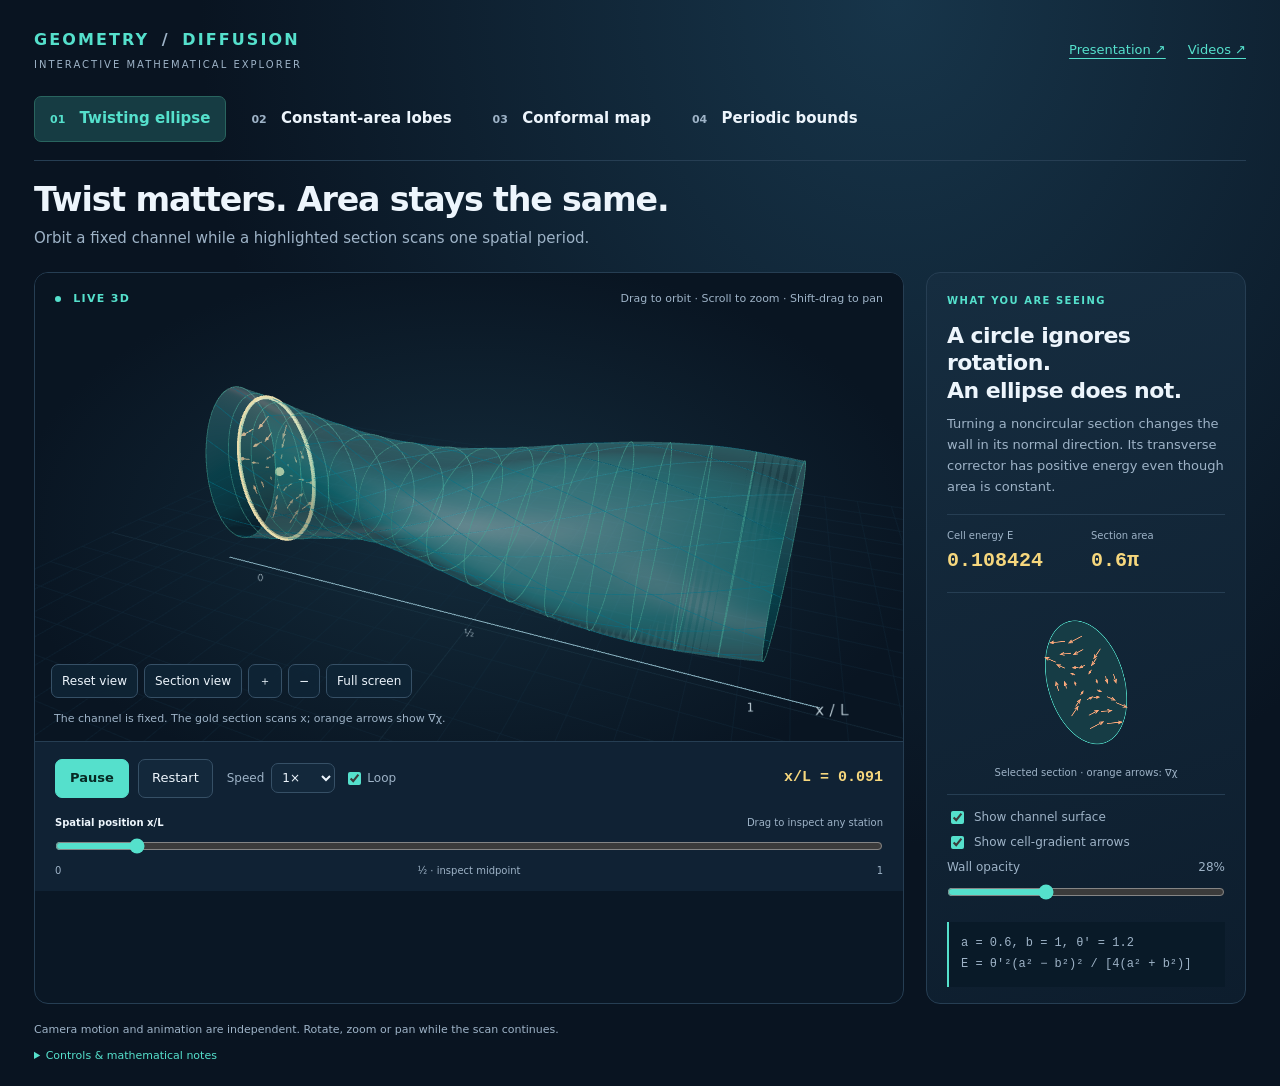
==== interactive3d/index.html @ 23d2cef8 "Publish interactive geometry and diffusion presentation" ====
<!doctype html><html lang="en"><head><meta charset="utf-8"><meta name="viewport" content="width=device-width,initial-scale=1"><title>Geometry in motion · Interactive diffusion</title><link rel="stylesheet" href="style.css"></head>
<body><div id="app">
<header><div><a class="brand" href="index.html">GEOMETRY <span>/</span> DIFFUSION</a><div class="eyebrow">INTERACTIVE MATHEMATICAL EXPLORER</div></div><div class="header-links"><a href="../expository_annex.pdf" id="paperLink">Presentation ↗</a><a href="../animations/gallery.html">Videos ↗</a></div></header>
<nav aria-label="Select a scene"><button data-scene="twist" aria-pressed="true"><span>01</span> Twisting ellipse</button><button data-scene="lobes" aria-pressed="false"><span>02</span> Constant-area lobes</button><button data-scene="conformal" aria-pressed="false"><span>03</span> Conformal map</button><button data-scene="bounds" aria-pressed="false"><span>04</span> Periodic bounds</button></nav>
<section class="intro"><h1 id="title">Twist matters. Area stays the same.</h1><p id="subtitle">Orbit a fixed channel while a highlighted section scans one spatial period.</p></section>
<main><section class="viewer" aria-label="Interactive 3D scene"><div id="stage"><canvas id="scene" tabindex="0" aria-label="3D view: drag to orbit, scroll to zoom, shift-drag to pan"></canvas><div id="loading">Preparing the 3D scene…</div><div class="stage-top"><span class="live"><i></i> <span id="state">LIVE 3D</span></span><span id="cameraHint">Drag to orbit · Scroll to zoom · Shift-drag to pan</span></div><div class="view-buttons" aria-label="Camera presets"><button id="reset" title="Restore the initial camera without restarting the animation">Reset view</button><button id="front">Section view</button><button id="zoomIn" aria-label="Zoom in">＋</button><button id="zoomOut" aria-label="Zoom out">−</button><button id="fullscreen">Full screen</button></div><div id="stageNote">The channel is fixed. The gold section moves along x.</div></div>
<div class="transport"><div class="transport-top"><button id="play" class="primary">Pause</button><button id="restart" title="Restart the scan, keeping your camera view">Restart</button><label class="speed">Speed <select id="speed"><option value="0.5">0.5×</option><option value="1" selected>1×</option><option value="2">2×</option></select></label><label class="loop"><input id="loop" type="checkbox" checked> Loop</label><output id="position">x/L = 0.000</output></div><label class="timeline-label" for="timeline"><span id="timelineName">Spatial position</span><span>Drag to inspect any station</span></label><input id="timeline" type="range" min="0" max="1" step="0.001" value="0" aria-label="Spatial position"><div class="ticks"><span>0</span><button id="midpoint" title="Pause at the midpoint">½ · inspect midpoint</button><span>1</span></div></div></section>
<aside><div class="side-title">WHAT YOU ARE SEEING</div><h2 id="takeaway">A circle ignores rotation.<br>An ellipse does not.</h2><p id="explanation"></p><div class="metrics" id="metrics"></div><canvas id="inset" width="640" height="360" aria-label="A fixed front view of the selected cross section"></canvas><div id="insetCaption" class="inset-caption"></div><div class="options" id="tubeOptions"><label><input type="checkbox" id="surface" checked> Show channel surface</label><label><input type="checkbox" id="field" checked> Show cell-gradient arrows</label><label for="opacity">Wall opacity <output id="opacityValue">28%</output></label><input id="opacity" type="range" min="0.03" max="0.75" step="0.01" value="0.28"></div><div id="formula" class="formula"></div></aside></main>
<footer><span>Camera motion and animation are independent. Rotate, zoom or pan while the scan continues.</span><details><summary>Controls & mathematical notes</summary><p>Mouse: drag to orbit; wheel to zoom; right-drag or Shift-drag to pan. Touch: one finger rotates; pinch zooms; two fingers pan. Space pauses when focus is outside a control. Keys 1–4 select scenes. The timeline pauses playback when dragged. Reset view changes only the camera.</p><p>These are geometric constructions and analytic formulas, not particle simulations. The channel walls are stationary. Axial length is schematic. Orange arrows are the transverse cell-gradient field, with fixed display scaling. The conformal map and the bounds are mathematical planes embedded in the 3D viewer; rotating them adds no physical variable. FEM points are numerical estimates, not certified error bars.</p><p>Built with <a href="https://threejs.org/docs/pages/OrbitControls.html" target="_blank" rel="noopener">Three.js and OrbitControls</a>. All runtime code and data are bundled locally. <a href="README.md">Source and reproduction notes</a>.</p></details></footer>
</div><noscript><p>This explorer needs JavaScript. The original videos remain available in the animations folder.</p></noscript><script src="app.bundle.js"></script></body></html>
---- interactive3d/style.css ----
:root{color-scheme:dark;--bg:#091421;--panel:#102235;--ink:#edf5fc;--muted:#9eb3c7;--teal:#55e0cc;--gold:#f6d77d;--line:#263e53;--orange:#ffaa7c}*{box-sizing:border-box}body{margin:0;background:radial-gradient(ellipse at 70% 0,#17354a 0,transparent 55%),var(--bg);color:var(--ink);font:15px/1.55 system-ui,-apple-system,BlinkMacSystemFont,"Segoe UI",sans-serif}#app{max-width:1800px;margin:auto;padding:28px 34px 22px}header{display:flex;align-items:center;justify-content:space-between;gap:16px;margin-bottom:24px}.brand{color:var(--teal);font-size:16px;font-weight:800;letter-spacing:.13em;text-decoration:none}.brand span{color:var(--muted);margin:0 5px}.eyebrow{font-size:10px;color:var(--muted);letter-spacing:.2em;margin-top:4px}.header-links{display:flex;gap:22px;font-size:13px}a{color:var(--teal);text-underline-offset:4px}button,select{font:inherit;color:var(--ink);background:#13283b;border:1px solid #365066;border-radius:7px;padding:8px 13px;cursor:pointer;white-space:nowrap}button:hover{background:#234356;border-color:var(--teal)}button:focus-visible,a:focus-visible,summary:focus-visible,input:focus-visible,select:focus-visible,canvas:focus-visible{outline:2px solid var(--gold);outline-offset:4px}nav{display:flex;gap:9px;border-bottom:1px solid var(--line);padding-bottom:18px;flex-wrap:wrap}nav button{border-color:transparent;background:transparent;font-weight:650;padding:10px 15px}nav button span{font-size:11px;margin-right:9px;color:var(--muted)}nav button[aria-pressed=true]{background:#163c43;color:var(--teal);border-color:#29655f}nav button[aria-pressed=true] span{color:var(--teal)}.intro{padding:20px 0 22px}h1{font-size:clamp(26px,2.6vw,42px);letter-spacing:-.035em;line-height:1.16;margin:0 0 8px}.intro p{margin:0;color:var(--muted)}main{display:grid;grid-template-columns:minmax(0,1fr) 320px;gap:22px}.viewer{min-width:0;border:1px solid var(--line);border-radius:14px;overflow:hidden;background:#0a1725}#stage{height:clamp(400px,52vh,720px);position:relative;background:radial-gradient(ellipse at 50% 55%,#142c3c,#091522 75%)}#scene{display:block;width:100%;height:100%;touch-action:none;cursor:grab}#scene:active{cursor:grabbing}.stage-top{position:absolute;left:20px;right:20px;top:17px;display:flex;justify-content:space-between;align-items:center;gap:10px;pointer-events:none;font-size:11px;color:var(--muted)}.live{letter-spacing:.12em;color:var(--teal);font-weight:700;white-space:nowrap}.live i{display:inline-block;width:6px;height:6px;background:var(--teal);border-radius:50%;margin-right:7px}.view-buttons{position:absolute;bottom:43px;left:16px;display:flex;gap:6px;flex-wrap:wrap}.view-buttons button{font-size:12px;padding:7px 10px;background:#102537dd;backdrop-filter:blur(8px)}#stageNote{position:absolute;bottom:14px;left:19px;right:19px;font-size:11px;color:var(--muted);pointer-events:none}#loading{position:absolute;inset:0;display:grid;place-content:center;padding:30px;background:#091421e8;z-index:3;text-align:center}#loading[hidden]{display:none}.transport{padding:17px 20px 11px;border-top:1px solid var(--line);background:#102234}.transport-top{display:flex;align-items:center;gap:9px}.transport button{font-size:13px}.transport .primary{color:#072924;background:var(--teal);font-weight:750;border-color:var(--teal);min-width:74px}.speed{display:flex;align-items:center;gap:7px;font-size:12px;color:var(--muted);margin-left:5px}.speed select{font-size:12px;padding:6px}.loop{font-size:12px;color:var(--muted);display:flex;align-items:center;gap:3px}#position{margin-left:auto;font:600 15px/1.2 ui-monospace,monospace;color:var(--gold)}.timeline-label{display:flex;justify-content:space-between;font-size:10px;color:var(--muted);margin-top:17px}.timeline-label span:first-child{color:var(--ink);font-weight:600}input[type=range]{width:100%;accent-color:var(--teal);cursor:pointer;margin:8px 0}input[type=checkbox]{accent-color:var(--teal)}.ticks{display:flex;justify-content:space-between;align-items:center;color:var(--muted);font-size:10px}.ticks button{padding:1px 8px;font-size:10px;border:0;background:transparent;color:var(--muted)}aside{padding:20px 20px 16px;border:1px solid var(--line);border-radius:14px;background:linear-gradient(160deg,#162d40,#0d1d2d);min-width:0}.side-title{font-size:10px;color:var(--teal);letter-spacing:.15em;font-weight:750}h2{font-size:22px;letter-spacing:-.025em;line-height:1.25;margin:13px 0 10px}#explanation{color:var(--muted);font-size:13px;line-height:1.6;margin:0 0 16px}.metrics{display:grid;grid-template-columns:1fr 1fr;gap:10px;border-top:1px solid var(--line);border-bottom:1px solid var(--line);padding:13px 0}.metric-label{font-size:10px;color:var(--muted);display:block}.metric-value{font:600 20px/1.8 ui-monospace,monospace;color:var(--gold)}#inset{display:block;width:100%;height:auto;margin-top:14px}.inset-caption{font-size:10px;text-align:center;color:var(--muted);margin-top:2px}.options{margin-top:13px;border-top:1px solid var(--line);padding-top:13px;display:grid;gap:6px;font-size:12px;color:var(--muted)}.options[hidden]{display:none}.options label{display:flex;gap:7px;align-items:center}.options output{margin-left:auto}.options input[type=range]{margin-top:1px}.formula{margin-top:14px;padding:11px 12px;border-left:2px solid var(--teal);background:#091a28;color:var(--muted);font:12px/1.8 ui-monospace,monospace;overflow-wrap:anywhere}footer{color:var(--muted);font-size:11px;margin-top:17px}footer>span{display:block}details{margin-top:9px}summary{cursor:pointer;color:var(--teal)}details p{max-width:1000px}#app:fullscreen{max-width:none;width:100%;height:100%;overflow:auto;background:var(--bg)}#app:fullscreen #stage{height:60vh}@media(min-width:1650px){main{grid-template-columns:minmax(0,1fr) 360px}#stage{height:60vh}}@media(max-width:1050px){#app{padding:20px}main{grid-template-columns:minmax(0,1fr) 280px;gap:14px}.view-buttons button{padding:6px 8px}.transport-top{flex-wrap:wrap}.speed{margin-left:0}#cameraHint{display:none}aside{padding:16px}}@media(max-width:780px){#app{padding:15px}header{margin-bottom:14px}.eyebrow{font-size:8px}.brand{font-size:12px}.header-links{gap:12px;font-size:11px}nav{gap:2px;padding-bottom:10px}nav button{font-size:11px;padding:8px}nav button span{margin-right:5px}main{grid-template-columns:1fr}#stage{height:55vh;min-height:360px}aside{display:grid;grid-template-columns:1fr 1fr;gap:0 18px}.side-title,h2,#explanation,.formula{grid-column:1/-1}#inset{grid-column:2;grid-row:4/7;margin-top:0}.inset-caption{grid-column:2}.options{grid-column:1}.metrics{grid-column:1}h2{font-size:22px}.intro{padding:17px 0}#position{font-size:13px}.transport{padding:14px}footer{font-size:10px}}@media(prefers-reduced-motion:reduce){*{scroll-behavior:auto}}

body.embedded{background:#091421}body.embedded #app{padding:12px;max-width:none}body.embedded header,body.embedded nav,body.embedded .intro,body.embedded footer{display:none}body.embedded #stage{height:450px}body.embedded main{grid-template-columns:minmax(0,1fr) 260px;gap:12px}body.embedded aside{padding:14px}body.embedded h2{font-size:19px}body.embedded #explanation{font-size:12px}body.embedded .transport-top{flex-wrap:wrap}body.embedded #cameraHint{display:none}body.embedded #app:fullscreen #stage{height:72vh}@media(max-width:700px){body.embedded main{grid-template-columns:1fr}body.embedded aside{display:none}body.embedded #stage{height:420px}}
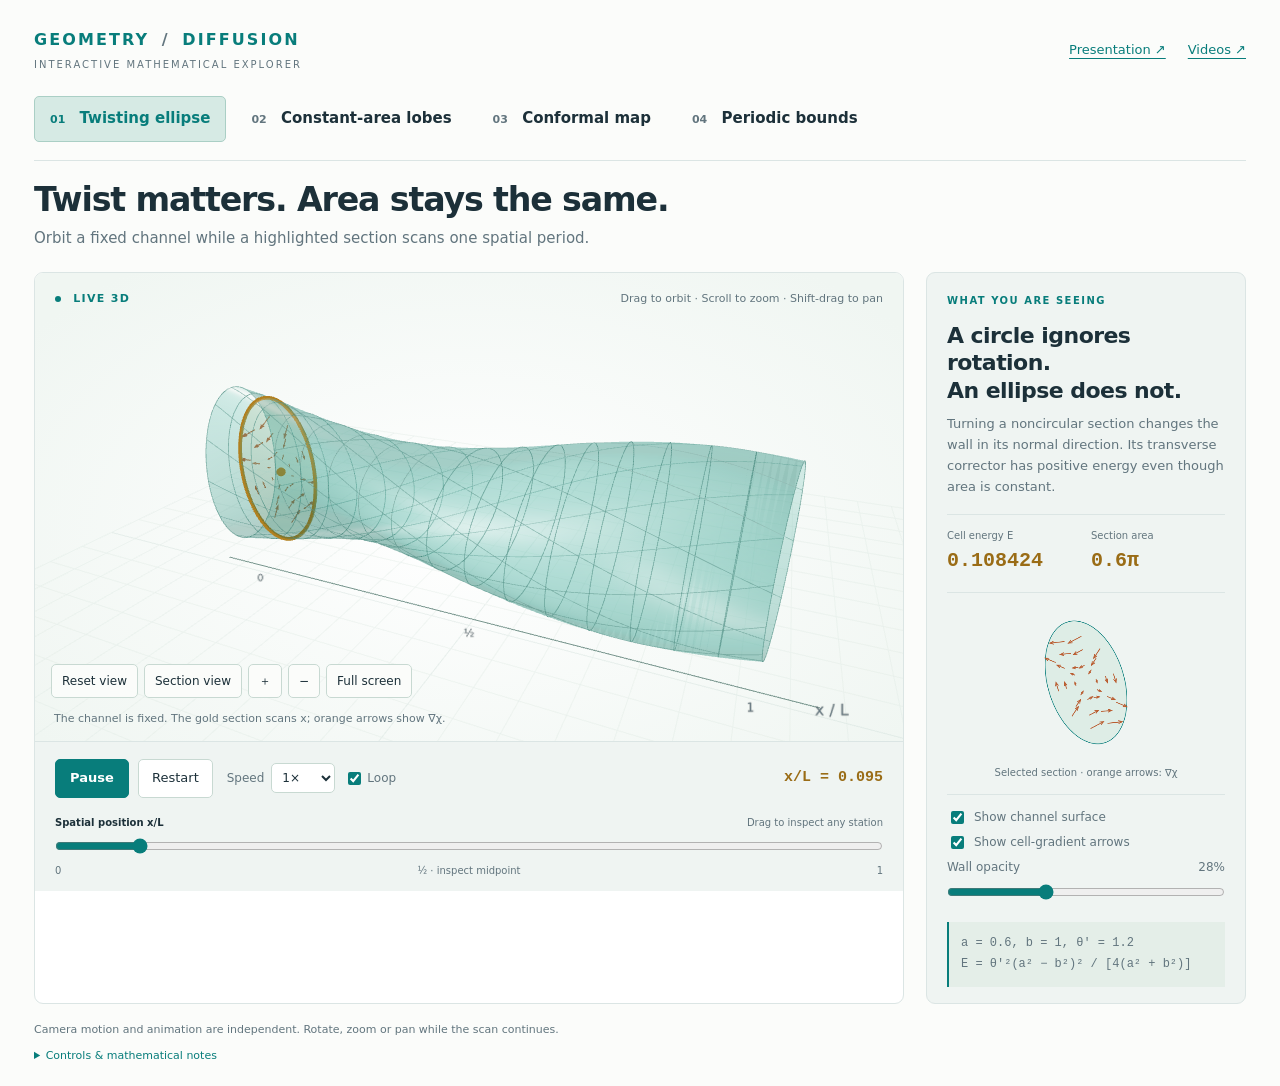
==== commit 40548fcc: "Version static assets to refresh presentation styling reliably" ====
--- a/interactive3d/index.html
+++ b/interactive3d/index.html
@@ -1,4 +1,4 @@
-<!doctype html><html lang="en"><head><meta charset="utf-8"><meta name="viewport" content="width=device-width,initial-scale=1"><title>Geometry in motion · Interactive diffusion</title><link rel="stylesheet" href="style.css"></head>
+<!doctype html><html lang="en"><head><meta charset="utf-8"><meta name="viewport" content="width=device-width,initial-scale=1"><title>Geometry in motion · Interactive diffusion</title><link rel="stylesheet" href="style.css?v=3901519d13c7"></head>
 <body><div id="app">
 <header><div><a class="brand" href="index.html">GEOMETRY <span>/</span> DIFFUSION</a><div class="eyebrow">INTERACTIVE MATHEMATICAL EXPLORER</div></div><div class="header-links"><a href="../expository_annex.pdf" id="paperLink">Presentation ↗</a><a href="../animations/gallery.html">Videos ↗</a></div></header>
 <nav aria-label="Select a scene"><button data-scene="twist" aria-pressed="true"><span>01</span> Twisting ellipse</button><button data-scene="lobes" aria-pressed="false"><span>02</span> Constant-area lobes</button><button data-scene="conformal" aria-pressed="false"><span>03</span> Conformal map</button><button data-scene="bounds" aria-pressed="false"><span>04</span> Periodic bounds</button></nav>
@@ -7,4 +7,4 @@
 <div class="transport"><div class="transport-top"><button id="play" class="primary">Pause</button><button id="restart" title="Restart the scan, keeping your camera view">Restart</button><label class="speed">Speed <select id="speed"><option value="0.5">0.5×</option><option value="1" selected>1×</option><option value="2">2×</option></select></label><label class="loop"><input id="loop" type="checkbox" checked> Loop</label><output id="position">x/L = 0.000</output></div><label class="timeline-label" for="timeline"><span id="timelineName">Spatial position</span><span>Drag to inspect any station</span></label><input id="timeline" type="range" min="0" max="1" step="0.001" value="0" aria-label="Spatial position"><div class="ticks"><span>0</span><button id="midpoint" title="Pause at the midpoint">½ · inspect midpoint</button><span>1</span></div></div></section>
 <aside><div class="side-title">WHAT YOU ARE SEEING</div><h2 id="takeaway">A circle ignores rotation.<br>An ellipse does not.</h2><p id="explanation"></p><div class="metrics" id="metrics"></div><canvas id="inset" width="640" height="360" aria-label="A fixed front view of the selected cross section"></canvas><div id="insetCaption" class="inset-caption"></div><div class="options" id="tubeOptions"><label><input type="checkbox" id="surface" checked> Show channel surface</label><label><input type="checkbox" id="field" checked> Show cell-gradient arrows</label><label for="opacity">Wall opacity <output id="opacityValue">28%</output></label><input id="opacity" type="range" min="0.03" max="0.75" step="0.01" value="0.28"></div><div id="formula" class="formula"></div></aside></main>
 <footer><span>Camera motion and animation are independent. Rotate, zoom or pan while the scan continues.</span><details><summary>Controls & mathematical notes</summary><p>Mouse: drag to orbit; wheel to zoom; right-drag or Shift-drag to pan. Touch: one finger rotates; pinch zooms; two fingers pan. Space pauses when focus is outside a control. Keys 1–4 select scenes. The timeline pauses playback when dragged. Reset view changes only the camera.</p><p>These are geometric constructions and analytic formulas, not particle simulations. The channel walls are stationary. Axial length is schematic. Orange arrows are the transverse cell-gradient field, with fixed display scaling. The conformal map and the bounds are mathematical planes embedded in the 3D viewer; rotating them adds no physical variable. FEM points are numerical estimates, not certified error bars.</p><p>Built with <a href="https://threejs.org/docs/pages/OrbitControls.html" target="_blank" rel="noopener">Three.js and OrbitControls</a>. All runtime code and data are bundled locally. <a href="README.md">Source and reproduction notes</a>.</p></details></footer>
-</div><noscript><p>This explorer needs JavaScript. The original videos remain available in the animations folder.</p></noscript><script src="app.bundle.js"></script></body></html>
+</div><noscript><p>This explorer needs JavaScript. The original videos remain available in the animations folder.</p></noscript><script src="app.bundle.js?v=0c39e8a9158b"></script></body></html>
--- a/interactive3d/style.css
+++ b/interactive3d/style.css
@@ -1,3 +1,3 @@
-:root{color-scheme:dark;--bg:#091421;--panel:#102235;--ink:#edf5fc;--muted:#9eb3c7;--teal:#55e0cc;--gold:#f6d77d;--line:#263e53;--orange:#ffaa7c}*{box-sizing:border-box}body{margin:0;background:radial-gradient(ellipse at 70% 0,#17354a 0,transparent 55%),var(--bg);color:var(--ink);font:15px/1.55 system-ui,-apple-system,BlinkMacSystemFont,"Segoe UI",sans-serif}#app{max-width:1800px;margin:auto;padding:28px 34px 22px}header{display:flex;align-items:center;justify-content:space-between;gap:16px;margin-bottom:24px}.brand{color:var(--teal);font-size:16px;font-weight:800;letter-spacing:.13em;text-decoration:none}.brand span{color:var(--muted);margin:0 5px}.eyebrow{font-size:10px;color:var(--muted);letter-spacing:.2em;margin-top:4px}.header-links{display:flex;gap:22px;font-size:13px}a{color:var(--teal);text-underline-offset:4px}button,select{font:inherit;color:var(--ink);background:#13283b;border:1px solid #365066;border-radius:7px;padding:8px 13px;cursor:pointer;white-space:nowrap}button:hover{background:#234356;border-color:var(--teal)}button:focus-visible,a:focus-visible,summary:focus-visible,input:focus-visible,select:focus-visible,canvas:focus-visible{outline:2px solid var(--gold);outline-offset:4px}nav{display:flex;gap:9px;border-bottom:1px solid var(--line);padding-bottom:18px;flex-wrap:wrap}nav button{border-color:transparent;background:transparent;font-weight:650;padding:10px 15px}nav button span{font-size:11px;margin-right:9px;color:var(--muted)}nav button[aria-pressed=true]{background:#163c43;color:var(--teal);border-color:#29655f}nav button[aria-pressed=true] span{color:var(--teal)}.intro{padding:20px 0 22px}h1{font-size:clamp(26px,2.6vw,42px);letter-spacing:-.035em;line-height:1.16;margin:0 0 8px}.intro p{margin:0;color:var(--muted)}main{display:grid;grid-template-columns:minmax(0,1fr) 320px;gap:22px}.viewer{min-width:0;border:1px solid var(--line);border-radius:14px;overflow:hidden;background:#0a1725}#stage{height:clamp(400px,52vh,720px);position:relative;background:radial-gradient(ellipse at 50% 55%,#142c3c,#091522 75%)}#scene{display:block;width:100%;height:100%;touch-action:none;cursor:grab}#scene:active{cursor:grabbing}.stage-top{position:absolute;left:20px;right:20px;top:17px;display:flex;justify-content:space-between;align-items:center;gap:10px;pointer-events:none;font-size:11px;color:var(--muted)}.live{letter-spacing:.12em;color:var(--teal);font-weight:700;white-space:nowrap}.live i{display:inline-block;width:6px;height:6px;background:var(--teal);border-radius:50%;margin-right:7px}.view-buttons{position:absolute;bottom:43px;left:16px;display:flex;gap:6px;flex-wrap:wrap}.view-buttons button{font-size:12px;padding:7px 10px;background:#102537dd;backdrop-filter:blur(8px)}#stageNote{position:absolute;bottom:14px;left:19px;right:19px;font-size:11px;color:var(--muted);pointer-events:none}#loading{position:absolute;inset:0;display:grid;place-content:center;padding:30px;background:#091421e8;z-index:3;text-align:center}#loading[hidden]{display:none}.transport{padding:17px 20px 11px;border-top:1px solid var(--line);background:#102234}.transport-top{display:flex;align-items:center;gap:9px}.transport button{font-size:13px}.transport .primary{color:#072924;background:var(--teal);font-weight:750;border-color:var(--teal);min-width:74px}.speed{display:flex;align-items:center;gap:7px;font-size:12px;color:var(--muted);margin-left:5px}.speed select{font-size:12px;padding:6px}.loop{font-size:12px;color:var(--muted);display:flex;align-items:center;gap:3px}#position{margin-left:auto;font:600 15px/1.2 ui-monospace,monospace;color:var(--gold)}.timeline-label{display:flex;justify-content:space-between;font-size:10px;color:var(--muted);margin-top:17px}.timeline-label span:first-child{color:var(--ink);font-weight:600}input[type=range]{width:100%;accent-color:var(--teal);cursor:pointer;margin:8px 0}input[type=checkbox]{accent-color:var(--teal)}.ticks{display:flex;justify-content:space-between;align-items:center;color:var(--muted);font-size:10px}.ticks button{padding:1px 8px;font-size:10px;border:0;background:transparent;color:var(--muted)}aside{padding:20px 20px 16px;border:1px solid var(--line);border-radius:14px;background:linear-gradient(160deg,#162d40,#0d1d2d);min-width:0}.side-title{font-size:10px;color:var(--teal);letter-spacing:.15em;font-weight:750}h2{font-size:22px;letter-spacing:-.025em;line-height:1.25;margin:13px 0 10px}#explanation{color:var(--muted);font-size:13px;line-height:1.6;margin:0 0 16px}.metrics{display:grid;grid-template-columns:1fr 1fr;gap:10px;border-top:1px solid var(--line);border-bottom:1px solid var(--line);padding:13px 0}.metric-label{font-size:10px;color:var(--muted);display:block}.metric-value{font:600 20px/1.8 ui-monospace,monospace;color:var(--gold)}#inset{display:block;width:100%;height:auto;margin-top:14px}.inset-caption{font-size:10px;text-align:center;color:var(--muted);margin-top:2px}.options{margin-top:13px;border-top:1px solid var(--line);padding-top:13px;display:grid;gap:6px;font-size:12px;color:var(--muted)}.options[hidden]{display:none}.options label{display:flex;gap:7px;align-items:center}.options output{margin-left:auto}.options input[type=range]{margin-top:1px}.formula{margin-top:14px;padding:11px 12px;border-left:2px solid var(--teal);background:#091a28;color:var(--muted);font:12px/1.8 ui-monospace,monospace;overflow-wrap:anywhere}footer{color:var(--muted);font-size:11px;margin-top:17px}footer>span{display:block}details{margin-top:9px}summary{cursor:pointer;color:var(--teal)}details p{max-width:1000px}#app:fullscreen{max-width:none;width:100%;height:100%;overflow:auto;background:var(--bg)}#app:fullscreen #stage{height:60vh}@media(min-width:1650px){main{grid-template-columns:minmax(0,1fr) 360px}#stage{height:60vh}}@media(max-width:1050px){#app{padding:20px}main{grid-template-columns:minmax(0,1fr) 280px;gap:14px}.view-buttons button{padding:6px 8px}.transport-top{flex-wrap:wrap}.speed{margin-left:0}#cameraHint{display:none}aside{padding:16px}}@media(max-width:780px){#app{padding:15px}header{margin-bottom:14px}.eyebrow{font-size:8px}.brand{font-size:12px}.header-links{gap:12px;font-size:11px}nav{gap:2px;padding-bottom:10px}nav button{font-size:11px;padding:8px}nav button span{margin-right:5px}main{grid-template-columns:1fr}#stage{height:55vh;min-height:360px}aside{display:grid;grid-template-columns:1fr 1fr;gap:0 18px}.side-title,h2,#explanation,.formula{grid-column:1/-1}#inset{grid-column:2;grid-row:4/7;margin-top:0}.inset-caption{grid-column:2}.options{grid-column:1}.metrics{grid-column:1}h2{font-size:22px}.intro{padding:17px 0}#position{font-size:13px}.transport{padding:14px}footer{font-size:10px}}@media(prefers-reduced-motion:reduce){*{scroll-behavior:auto}}
+:root{color-scheme:light;--bg:#fbfcfa;--panel:#eff4f2;--ink:#1c3039;--muted:#62757e;--teal:#087d7b;--gold:#9a6c16;--line:#dbe5e4;--orange:#ba5d31}*{box-sizing:border-box}body{margin:0;background:var(--bg);color:var(--ink);font:15px/1.55 system-ui,-apple-system,BlinkMacSystemFont,"Segoe UI",sans-serif}#app{max-width:1800px;margin:auto;padding:28px 34px 22px}header{display:flex;align-items:center;justify-content:space-between;gap:16px;margin-bottom:24px}.brand{color:var(--teal);font-size:16px;font-weight:800;letter-spacing:.13em;text-decoration:none}.brand span{color:var(--muted);margin:0 5px}.eyebrow{font-size:10px;color:var(--muted);letter-spacing:.2em;margin-top:4px}.header-links{display:flex;gap:22px;font-size:13px}a{color:var(--teal);text-underline-offset:4px}button,select{font:inherit;color:var(--ink);background:#fff;border:1px solid #c8d9d2;border-radius:5px;padding:8px 13px;cursor:pointer;white-space:nowrap}button:hover{background:#e5f0eb;border-color:var(--teal)}button:focus-visible,a:focus-visible,summary:focus-visible,input:focus-visible,select:focus-visible,canvas:focus-visible{outline:2px solid var(--gold);outline-offset:4px}nav{display:flex;gap:9px;border-bottom:1px solid var(--line);padding-bottom:18px;flex-wrap:wrap}nav button{border-color:transparent;background:transparent;font-weight:650;padding:10px 15px}nav button span{font-size:11px;margin-right:9px;color:var(--muted)}nav button[aria-pressed=true]{background:#d6eae4;color:var(--teal);border-color:#aacfc5}nav button[aria-pressed=true] span{color:var(--teal)}.intro{padding:20px 0 22px}h1{font-size:clamp(26px,2.6vw,42px);letter-spacing:-.035em;line-height:1.16;margin:0 0 8px}.intro p{margin:0;color:var(--muted)}main{display:grid;grid-template-columns:minmax(0,1fr) 320px;gap:22px}.viewer{min-width:0;border:1px solid var(--line);border-radius:9px;overflow:hidden;background:#fff}#stage{height:clamp(400px,52vh,720px);position:relative;background:radial-gradient(ellipse at 50% 55%,#fff,#f0f6f2 90%)}#scene{display:block;width:100%;height:100%;touch-action:none;cursor:grab}#scene:active{cursor:grabbing}.stage-top{position:absolute;left:20px;right:20px;top:17px;display:flex;justify-content:space-between;align-items:center;gap:10px;pointer-events:none;font-size:11px;color:var(--muted)}.live{letter-spacing:.12em;color:var(--teal);font-weight:700;white-space:nowrap}.live i{display:inline-block;width:6px;height:6px;background:var(--teal);border-radius:50%;margin-right:7px}.view-buttons{position:absolute;bottom:43px;left:16px;display:flex;gap:6px;flex-wrap:wrap}.view-buttons button{font-size:12px;padding:7px 10px;background:#fbfcfaed;backdrop-filter:blur(8px)}#stageNote{position:absolute;bottom:14px;left:19px;right:19px;font-size:11px;color:var(--muted);pointer-events:none}#loading{position:absolute;inset:0;display:grid;place-content:center;padding:30px;background:#fbfcfaf2;z-index:3;text-align:center}#loading[hidden]{display:none}.transport{padding:17px 20px 11px;border-top:1px solid var(--line);background:#eff4f2}.transport-top{display:flex;align-items:center;gap:9px}.transport button{font-size:13px}.transport .primary{color:#fff;background:var(--teal);font-weight:750;border-color:var(--teal);min-width:74px}.speed{display:flex;align-items:center;gap:7px;font-size:12px;color:var(--muted);margin-left:5px}.speed select{font-size:12px;padding:6px}.loop{font-size:12px;color:var(--muted);display:flex;align-items:center;gap:3px}#position{margin-left:auto;font:600 15px/1.2 ui-monospace,monospace;color:var(--gold)}.timeline-label{display:flex;justify-content:space-between;font-size:10px;color:var(--muted);margin-top:17px}.timeline-label span:first-child{color:var(--ink);font-weight:600}input[type=range]{width:100%;accent-color:var(--teal);cursor:pointer;margin:8px 0}input[type=checkbox]{accent-color:var(--teal)}.ticks{display:flex;justify-content:space-between;align-items:center;color:var(--muted);font-size:10px}.ticks button{padding:1px 8px;font-size:10px;border:0;background:transparent;color:var(--muted)}aside{padding:20px 20px 16px;border:1px solid var(--line);border-radius:9px;background:#eff4f2;min-width:0}.side-title{font-size:10px;color:var(--teal);letter-spacing:.15em;font-weight:750}h2{font-size:22px;letter-spacing:-.025em;line-height:1.25;margin:13px 0 10px}#explanation{color:var(--muted);font-size:13px;line-height:1.6;margin:0 0 16px}.metrics{display:grid;grid-template-columns:1fr 1fr;gap:10px;border-top:1px solid var(--line);border-bottom:1px solid var(--line);padding:13px 0}.metric-label{font-size:10px;color:var(--muted);display:block}.metric-value{font:600 20px/1.8 ui-monospace,monospace;color:var(--gold)}#inset{display:block;width:100%;height:auto;margin-top:14px}.inset-caption{font-size:10px;text-align:center;color:var(--muted);margin-top:2px}.options{margin-top:13px;border-top:1px solid var(--line);padding-top:13px;display:grid;gap:6px;font-size:12px;color:var(--muted)}.options[hidden]{display:none}.options label{display:flex;gap:7px;align-items:center}.options output{margin-left:auto}.options input[type=range]{margin-top:1px}.formula{margin-top:14px;padding:11px 12px;border-left:2px solid var(--teal);background:#e4eee8;color:var(--muted);font:12px/1.8 ui-monospace,monospace;overflow-wrap:anywhere}footer{color:var(--muted);font-size:11px;margin-top:17px}footer>span{display:block}details{margin-top:9px}summary{cursor:pointer;color:var(--teal)}details p{max-width:1000px}#app:fullscreen{max-width:none;width:100%;height:100%;overflow:auto;background:var(--bg)}#app:fullscreen #stage{height:60vh}@media(min-width:1650px){main{grid-template-columns:minmax(0,1fr) 360px}#stage{height:60vh}}@media(max-width:1050px){#app{padding:20px}main{grid-template-columns:minmax(0,1fr) 280px;gap:14px}.view-buttons button{padding:6px 8px}.transport-top{flex-wrap:wrap}.speed{margin-left:0}#cameraHint{display:none}aside{padding:16px}}@media(max-width:780px){#app{padding:15px}header{margin-bottom:14px}.eyebrow{font-size:8px}.brand{font-size:12px}.header-links{gap:12px;font-size:11px}nav{gap:2px;padding-bottom:10px}nav button{font-size:11px;padding:8px}nav button span{margin-right:5px}main{grid-template-columns:1fr}#stage{height:55vh;min-height:360px}aside{display:grid;grid-template-columns:1fr 1fr;gap:0 18px}.side-title,h2,#explanation,.formula{grid-column:1/-1}#inset{grid-column:2;grid-row:4/7;margin-top:0}.inset-caption{grid-column:2}.options{grid-column:1}.metrics{grid-column:1}h2{font-size:22px}.intro{padding:17px 0}#position{font-size:13px}.transport{padding:14px}footer{font-size:10px}}@media(prefers-reduced-motion:reduce){*{scroll-behavior:auto}}
 
-body.embedded{background:#091421}body.embedded #app{padding:12px;max-width:none}body.embedded header,body.embedded nav,body.embedded .intro,body.embedded footer{display:none}body.embedded #stage{height:450px}body.embedded main{grid-template-columns:minmax(0,1fr) 260px;gap:12px}body.embedded aside{padding:14px}body.embedded h2{font-size:19px}body.embedded #explanation{font-size:12px}body.embedded .transport-top{flex-wrap:wrap}body.embedded #cameraHint{display:none}body.embedded #app:fullscreen #stage{height:72vh}@media(max-width:700px){body.embedded main{grid-template-columns:1fr}body.embedded aside{display:none}body.embedded #stage{height:420px}}
+body.embedded{background:#fbfcfa}body.embedded #app{padding:12px;max-width:none}body.embedded header,body.embedded nav,body.embedded .intro,body.embedded footer{display:none}body.embedded #stage{height:450px}body.embedded main{grid-template-columns:minmax(0,1fr) 260px;gap:12px}body.embedded aside{padding:14px}body.embedded h2{font-size:19px}body.embedded #explanation{font-size:12px}body.embedded .transport-top{flex-wrap:wrap}body.embedded #cameraHint{display:none}body.embedded #app:fullscreen #stage{height:72vh}@media(max-width:700px){body.embedded main{grid-template-columns:1fr}body.embedded aside{display:none}body.embedded #stage{height:420px}}
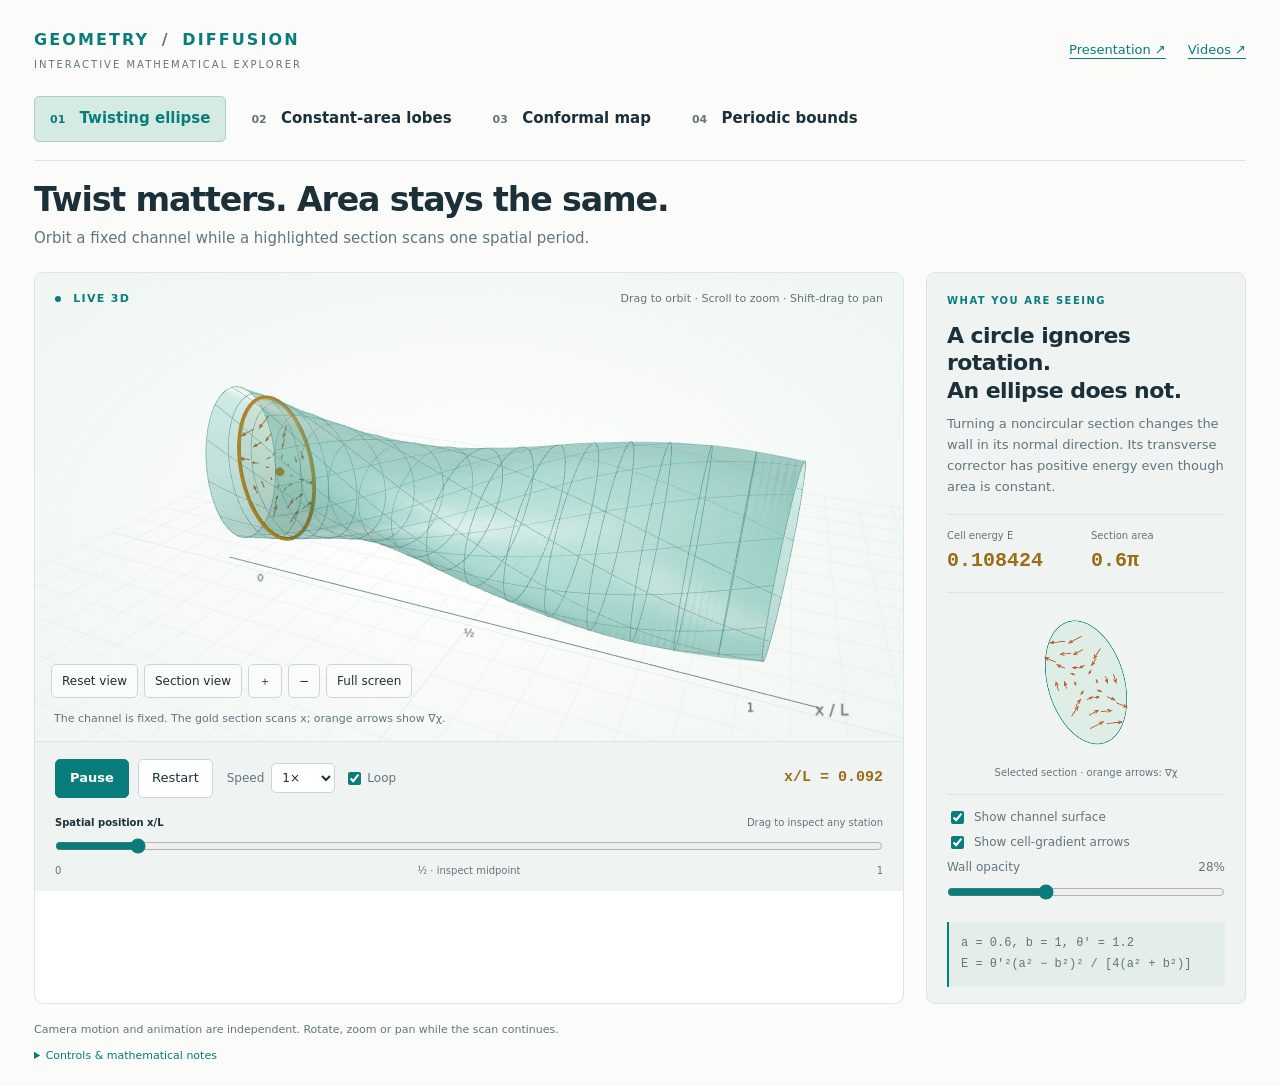
==== commit e929c0a3: "Use face-on orthographic views for planar demos" ====
--- a/interactive3d/index.html
+++ b/interactive3d/index.html
@@ -6,5 +6,5 @@
 <main><section class="viewer" aria-label="Interactive 3D scene"><div id="stage"><canvas id="scene" tabindex="0" aria-label="3D view: drag to orbit, scroll to zoom, shift-drag to pan"></canvas><div id="loading">Preparing the 3D scene…</div><div class="stage-top"><span class="live"><i></i> <span id="state">LIVE 3D</span></span><span id="cameraHint">Drag to orbit · Scroll to zoom · Shift-drag to pan</span></div><div class="view-buttons" aria-label="Camera presets"><button id="reset" title="Restore the initial camera without restarting the animation">Reset view</button><button id="front">Section view</button><button id="zoomIn" aria-label="Zoom in">＋</button><button id="zoomOut" aria-label="Zoom out">−</button><button id="fullscreen">Full screen</button></div><div id="stageNote">The channel is fixed. The gold section moves along x.</div></div>
 <div class="transport"><div class="transport-top"><button id="play" class="primary">Pause</button><button id="restart" title="Restart the scan, keeping your camera view">Restart</button><label class="speed">Speed <select id="speed"><option value="0.5">0.5×</option><option value="1" selected>1×</option><option value="2">2×</option></select></label><label class="loop"><input id="loop" type="checkbox" checked> Loop</label><output id="position">x/L = 0.000</output></div><label class="timeline-label" for="timeline"><span id="timelineName">Spatial position</span><span>Drag to inspect any station</span></label><input id="timeline" type="range" min="0" max="1" step="0.001" value="0" aria-label="Spatial position"><div class="ticks"><span>0</span><button id="midpoint" title="Pause at the midpoint">½ · inspect midpoint</button><span>1</span></div></div></section>
 <aside><div class="side-title">WHAT YOU ARE SEEING</div><h2 id="takeaway">A circle ignores rotation.<br>An ellipse does not.</h2><p id="explanation"></p><div class="metrics" id="metrics"></div><canvas id="inset" width="640" height="360" aria-label="A fixed front view of the selected cross section"></canvas><div id="insetCaption" class="inset-caption"></div><div class="options" id="tubeOptions"><label><input type="checkbox" id="surface" checked> Show channel surface</label><label><input type="checkbox" id="field" checked> Show cell-gradient arrows</label><label for="opacity">Wall opacity <output id="opacityValue">28%</output></label><input id="opacity" type="range" min="0.03" max="0.75" step="0.01" value="0.28"></div><div id="formula" class="formula"></div></aside></main>
-<footer><span>Camera motion and animation are independent. Rotate, zoom or pan while the scan continues.</span><details><summary>Controls & mathematical notes</summary><p>Mouse: drag to orbit; wheel to zoom; right-drag or Shift-drag to pan. Touch: one finger rotates; pinch zooms; two fingers pan. Space pauses when focus is outside a control. Keys 1–4 select scenes. The timeline pauses playback when dragged. Reset view changes only the camera.</p><p>These are geometric constructions and analytic formulas, not particle simulations. The channel walls are stationary. Axial length is schematic. Orange arrows are the transverse cell-gradient field, with fixed display scaling. The conformal map and the bounds are mathematical planes embedded in the 3D viewer; rotating them adds no physical variable. FEM points are numerical estimates, not certified error bars.</p><p>Built with <a href="https://threejs.org/docs/pages/OrbitControls.html" target="_blank" rel="noopener">Three.js and OrbitControls</a>. All runtime code and data are bundled locally. <a href="README.md">Source and reproduction notes</a>.</p></details></footer>
-</div><noscript><p>This explorer needs JavaScript. The original videos remain available in the animations folder.</p></noscript><script src="app.bundle.js?v=0c39e8a9158b"></script></body></html>
+<footer><span id="viewDescription">Camera motion and animation are independent. Rotate, zoom or pan while the scan continues.</span><details><summary>Controls & mathematical notes</summary><p>For 3D channels, drag to orbit and Shift-drag or right-drag to pan. For the planar map and graph, drag to pan; rotation is disabled. Wheel or pinch zooms in every scene. Touch: one finger rotates 3D channels or pans planar diagrams; two fingers pan and zoom. Space pauses when focus is outside a control. Keys 1–4 select scenes. The timeline pauses playback when dragged. Reset view changes only the camera.</p><p>These are geometric constructions and analytic formulas, not particle simulations. The channel walls are stationary. Axial length is schematic. Orange arrows are the transverse cell-gradient field, with fixed display scaling. The conformal map and the bounds use fixed face-on orthographic views. Equal geometric scale is preserved while panning, zooming and resizing. FEM points are numerical estimates, not certified error bars.</p><p>Built with <a href="https://threejs.org/docs/pages/OrbitControls.html" target="_blank" rel="noopener">Three.js and OrbitControls</a>. All runtime code and data are bundled locally. <a href="README.md">Source and reproduction notes</a>.</p></details></footer>
+</div><noscript><p>This explorer needs JavaScript. The original videos remain available in the animations folder.</p></noscript><script src="app.bundle.js?v=f7a16979a0a4"></script></body></html>
